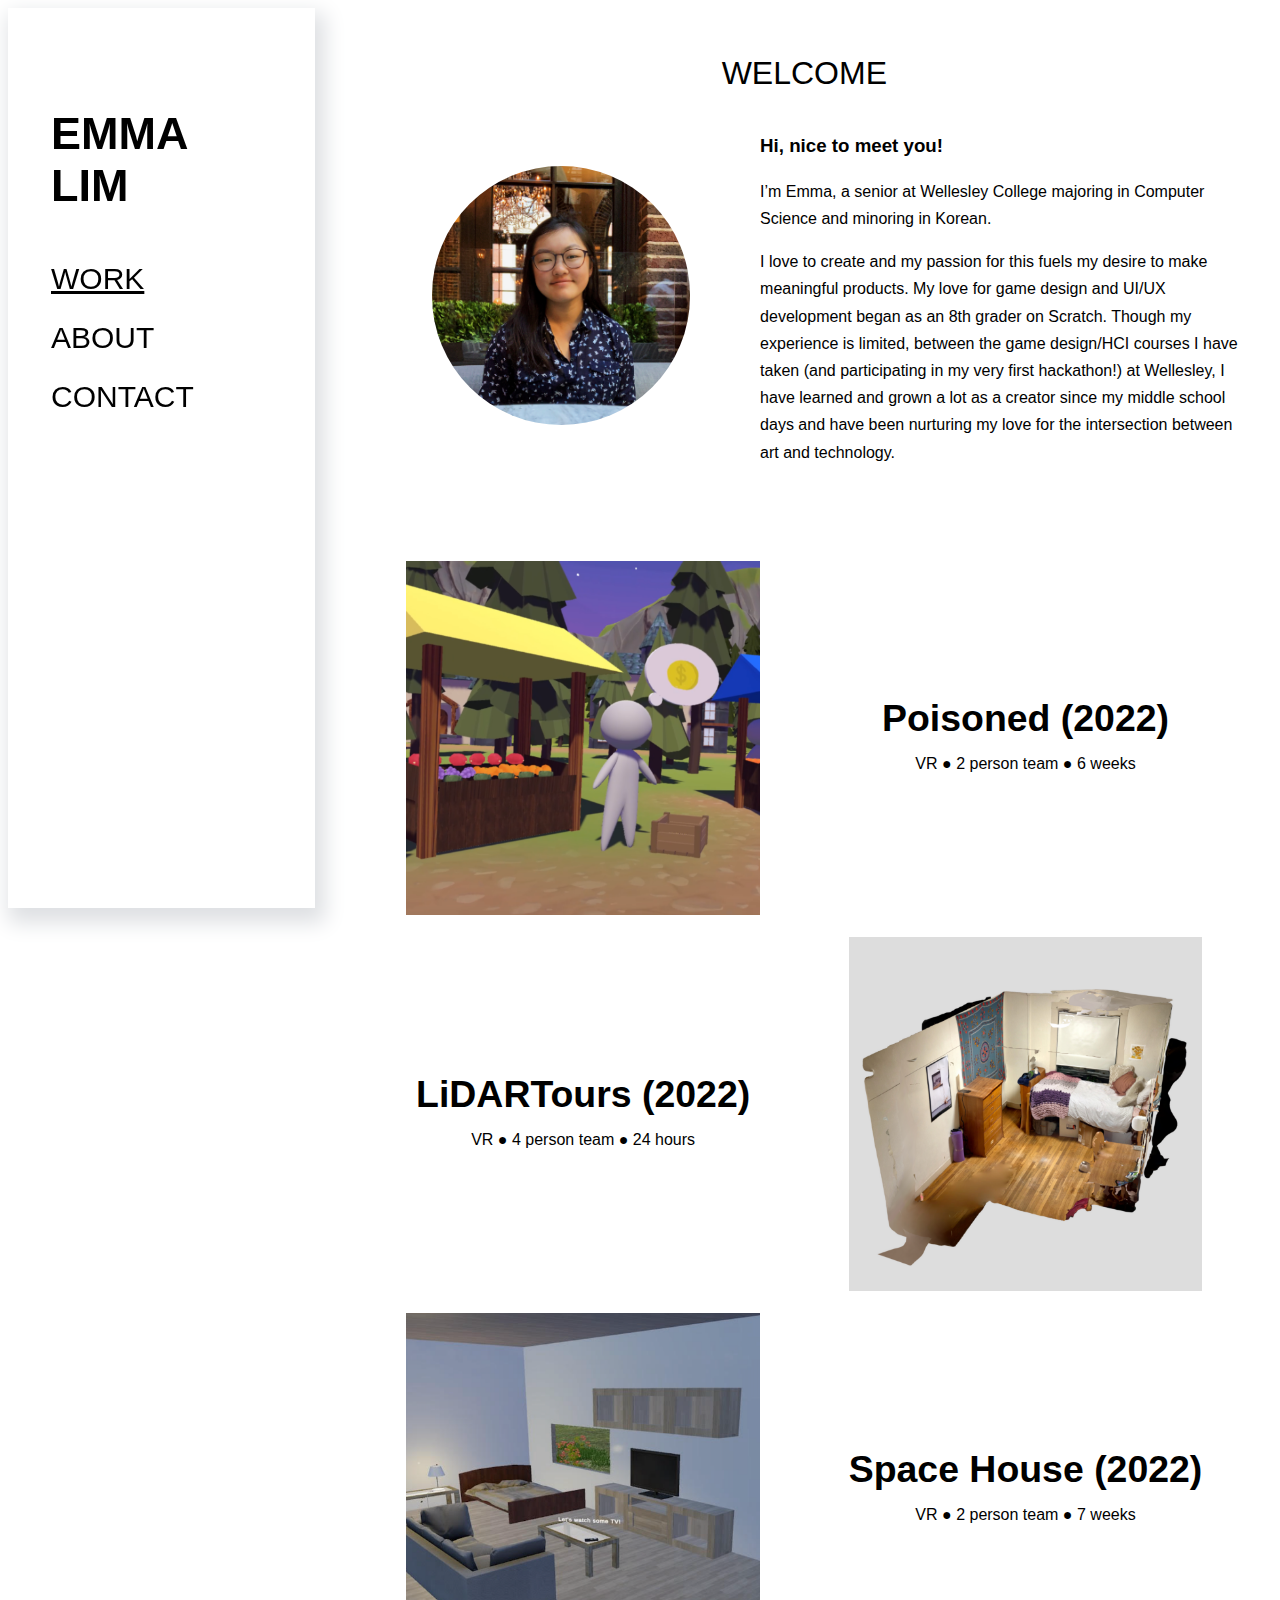
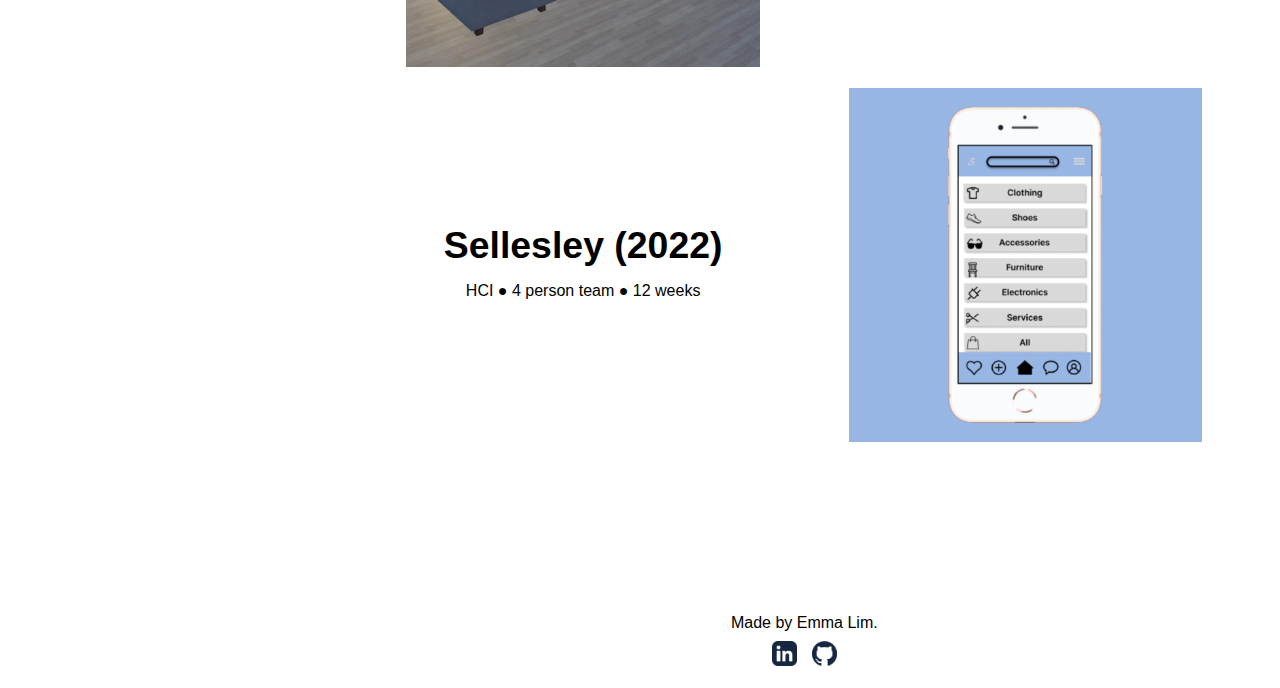
==== index.html @ b2b29dc3 "combine work and index pages" ====
<!doctype html>
<html lang="en">
    <head>
        <meta charset="utf-8">
        <meta name="viewport" content="width=device-width, initial-scale=1">
        <link href="css/style.css" rel="stylesheet">  
        <link rel="icon" type="image/x-icon" href="images/favicon.png">
        <link href="https://fonts.googleapis.com/css2?family=Lato:wght@400;700&display=swap" rel="stylesheet">

        <title>EMMA LIM</title>
    </head>
    
    <body>
      
        <nav>
            <div class="navBar">
                <div id="logo">
                    <h3 style="font-size: 45px;"><a href="index.html">EMMA LIM</a></h3>
                    <div class="dropdown">
                        <button class="navButton" onclick="toggleNav()"><img id="mobileNav" src="images/navButton.png" style="width: 50px;"></button>
                        
                        <div id="dropdownMenu">
                            <div id="menuItem"><a id="dropdownContent" href="about.html">ABOUT</a></div>
                            <div id="menuItem">
                            <a id="dropdownContent" href="https://www.linkedin.com/in/lim-emma">CONTACT</a></div>
                        </div>
                    
                    </div>
                    
                </div>

                <div id="navItems">
                    <div id="page"><a href="index.html" style="text-decoration: underline;">WORK</a></div>
                    <div id="page"><a href="about.html">ABOUT</a></div>
                    <div id="page"><a href="https://www.linkedin.com/in/lim-emma">CONTACT</a></div>
                </div>
                
            </div>   
        </nav>
       
        
        <main class="content">
            
            <h1 style="text-align:center">WELCOME</h1>
            
            <div class="flex-container" id="indexPage">
                <div class="col-4" id="indexPic">
                    <img id="aboutPic" src="images/about/EmmaLim.JPG" alt="photo of Emma Lim" style="max-width: 65%; border-radius: 50%">
                </div>
                
                <div class="col-8" id="indexText">
                    <h3>Hi, nice to meet you!</h3>
                    <p>I’m Emma, a senior at Wellesley College majoring in Computer Science and minoring in Korean.</p>
                    <p>I love to create and my passion for this fuels my desire to make meaningful products. My love for game design and UI/UX development began as an 8th grader on <a href=”https://www.scratch.mit.edu”>Scratch</a>. Though my experience is limited, between the game design/HCI courses I have taken (and participating in my very first hackathon!) at Wellesley, I have learned and grown a lot as a creator since my middle school days and have been nurturing my love for the intersection between art and technology.</p>
                    
                </div>    

            </div>
            
            
            <div id="indexSpacer" style="margin: 9%;">
            </div>
            
            <!--code for normal project card-->
            <div class="flex-container" id="projCard">
                <div class="thumbnail" id="projPic">
                    <a href="poisoned.html">                            
                        <img id="gallery" src="images/work/VR/gallery_poisoned.png" alt="Market and merchant from Poisoned">
                    </a>
                </div>
                <div class="col-6" id="projText">
                    <a href="poisoned.html"><h3>Poisoned (2022)</h3></a>
                    <subtitle>VR &#9679; 2 person team &#9679; 6 weeks</subtitle>
                </div>
            </div>
            
            <!--code for project card with text on left and pic on right-->
            <div class="flex-container" id="projCard">
                <div class="thumbnail" id="projPicMobile" style="float: left;">
                    <a href="lidartours.html">                            
                        <img id="gallery" src="images/work/VR/gallery_lidar.png" alt="3D LiDARTours room scan from Sketchfab">
                    </a>
                </div>
                
                <div class="col-6" id="projText" style="float: right;">
                    <a href="lidartours.html"><h3>LiDARTours (2022)</h3></a>
                    <subtitle>VR &#9679; 4 person team &#9679; 24 hours</subtitle>
                </div>
                
                <div class="thumbnail" id="projPicDesktop" style="float: left;">
                    <a href="lidartours.html">                            
                        <img id="gallery" src="images/work/VR/gallery_lidar.png" alt="3D LiDARTours room scan from Sketchfab">
                    </a>
                </div>
            </div>
            
            <!--code for normal project card-->
            <div class="flex-container" id="projCard">
                <div class="thumbnail" id="projPic">
                    <a href="spaceHouse.html">                            
                        <img id="gallery" src="images/work/VR/gallery_VR_0.png" alt="house portion of Space House">
                    </a>
                </div>
                <div class="col-6" id="projText">
                    <a href="spaceHouse.html"><h3>Space House (2022)</h3></a>
                    <subtitle>VR &#9679; 2 person team &#9679; 7 weeks</subtitle>
                </div>
            </div>
            
            <!--code for project card with text on left and pic on right-->
            <div class="flex-container" id="projCard">
                <div class="thumbnail" id="projPicMobile">
                    <a href="sellesley.html">                            
                        <img id="gallery" src="images/work/sellesley/sellesley.png" alt="iPhone showing Sellesley's home page">
                    </a>
                </div>
                <div class="col-6" id="projText">
                    <a href="sellesley.html"><h3>Sellesley (2022)</h3></a>
                    <subtitle>HCI &#9679; 4 person team &#9679; 12 weeks</subtitle>
                </div>
                <div class="thumbnail" id="projPicDesktop">
                    <a href="sellesley.html">                            
                        <img id="gallery" src="images/work/sellesley/sellesley.png" alt="iPhone showing Sellesley's home page">
                    </a>
                </div>
            </div>
            
            
            
            
            
            <div id="indexSpacer" style="margin: 19%;">
            </div>
            
            <div class="footer">
                <p>Made by Emma Lim.</p>
                <a class="social-icons" href="https://www.linkedin.com/in/lim-emma" target="_blank" style="padding-right:10px"><img src="images/footer/linkedin.png" style="max-width: 25px" alt="github"></a>
                <a class="social-icons" href="https://github.com/emmalim" target="_blank"><img src="images/footer/github.png" style="max-width: 25px" alt="github"></a>
            </div>
        </main>
        
        
        
        
        <script src="javascript/portfolio.js"></script>
    </body>
</html>
---- css/style.css ----
/* Filename: style.css
   Author: Emma Lim
   Date Modified: October 25, 2022
*/

/*ALL PAGES IN ALL FORMATS-------------------------------------------------------*/
* {
    box-sizing: border-box;
}
    
.col-1{width: 8.33%;}
.col-2{width: 16.66%;}
.col-3{width: 25%;}
.col-4{width: 33.33%;}
.col-5{width: 41.66%;}
.col-6{width: 50%;}
.col-7{width: 58.33%;}
.col-8{width: 66.66%;}
.col-9{width: 75%;}
.col-10{width: 83.33%;}
.col-11{width: 91.66%;}
.col-12{width: 100%;}

[class*="col-"] {
    float: left;
}

.row::after {
    content: "";
    clear: both;
    display: table;
}

body {
    color: black;
    background-color: white;
    padding: 0;
    font-family: 'Lato', 'Helvetica', sans-serif;

}

main {
    width: 100%;
    float: right; 
    font-size: 1rem;
    margin-right: 0;
}

.flex-container {
    display: flex;
    flex-direction: row;
    column-count: 2;
}

/*EDITING TEXT-----------------------------------------------EDITING TEXT*/
a{
    text-decoration: none;
    color: black;
}

a:hover{
    text-decoration: underline;
}

h1{
    font-weight: normal;
}

h4{
    font-size: 1.15em;
    margin-bottom: 0.2em;
    margin-top: 0;
}

#textLink{
    color: blue;
}

/*NAV BAR----------------------------------------------------------------------*/
nav {
    font-family: "Inter", "Helvetica", sans-serif;
    width: 100%;
    box-shadow: 0px 10px 20px 0px #dee0e3;
    
}

.navBar {
    padding-left: 2%;
    height: 10%;
    font-size: 30px;
}

.navBar h3 {
    margin: 0;
    float: left;
}
 
#navItems{
    display: none;
}

#mobileNav{ /*img of the three lines in top right corner*/
    display: inherit;
    padding-right: 2%;
    padding-top: 1%;
    margin: 0;
}

.navButton{ /*the navbar button for mobile*/
    background-color: white;
    border: none;
    cursor: pointer;
}

.dropdown{ /*container for button and dropdown menu*/
    display: inline-block;
    position: relative;
    float: right;
}

#dropdownMenu{ /*the actual dropdown menu (hidden by default)*/
    display: none;
    position: absolute;
    padding-top: 8%;
    background-color: white;
    padding: 16px;
    right: 0;
    box-shadow: 0px 10px 10px 0px #dee0e3;
    z-index: 10;
}

#dropdownMenu a{ /*links in the dropdown menu*/
    display: block;
    text-align: right;
    padding-bottom: 15px;
}

/*
.dropdown:hover .dropdownMenu {
  display: block;
}
*/

.show {display:block;} /*show the menu*/

/*.nav {
    margin-top: 25%;
}*/

/*.nav div{
    list-style: none;
    margin-bottom: 10%;
}*/

#page{
    margin-bottom: 8%;
    width: 25%;
}

#pageTitle{
    text-align:center; 
    margin-bottom: 4%;
}

/*ABOUT PAGE-------------------------------------------------------------------*/
#indexPic{
    padding: 0;
    margin: auto;
    text-align: center;
    width: 85%;
}

#indexText{
    margin: auto;
    line-height: 1.7em;
}


#bioPic{
    padding:0;
    margin:0;
    text-align: center;
}

#bioText{
    margin-top: 3%;
    padding-left: 5%;
    padding-right: 5%;
    text-align: center;
    float: center;
    line-height: 1.7em;
}


#playlists{
    padding-left: 5%;
    padding-right: 5%;
    text-align: center;
    float: center;
}

#slideCaptions{
    font-size: 0.85rem;
    text-align: center;
    font-style: italic;
}

#captions{
    text-align: center;
    margin-bottom: 0.5em;
}

/*WORK PAGE--------------------------------------------------------------------*/
#projPic{
    margin: auto;
    text-align: center;
}

#projCard img {
    width: 100%;
}

#projPicMobile {
    display: inline-block;
    text-align: center;
}

#projPicDesktop {
    display: none;
}

#projCard img:hover {
    opacity: 0.5;
}

#projText{
    margin: auto;
    font-size: 1.5rem;
    text-align: center;
    padding-bottom: 5%;
}

#projText h3 {
    margin-bottom: 0;
}

#projText subtitle{
    font-size: 1rem;
}

#projCard{
    margin-bottom: 2%;
    align-items: center;
}

#projType {
    display: flex;
    text-align: center;
    margin-left: 5%;
    margin-right: 5%;
    margin-bottom: 5%;
}

.thumbnail{
    width: 70%;
}

.content{
    padding-top: 2%;
}

#projPreview {
    display: flex;
    text-align: center;
    margin-top: 5%;
}


#projInfo{
    padding: 5%;
    padding-top: 2%;
    line-height: 1.7em;
}

#projInfo h3{
    font-size: 1.5rem;
    margin-top: 1.5em;
    margin-bottom: 0.5em;
}


.develop{
    padding-bottom: 2%;
}


.develop p{
    margin-bottom: 2%;;
    margin-top: 0;
}

.desc{
    margin-bottom: 3%;
    max-width: 80%;
    padding-left: 2%;
}

/*tried to change the work gallery image on hover, this isn't working though*/
#testBlock{
    background-image: url("/images/work/VR/gallery_VR_0") no-repeat;
}

#testBlock:hover{
    background-image: url("/images/work/VR/gallery_VR_1") no-repeat;
}

li{
    margin-bottom: 1%;;
}

/*FOOTER-----------------------------------------------------------------------*/
.footerText{
    font-size: 1rem;
    position: relative;
    margin-left: 2%;
    margin-top: 5%;
    max-height: 50px;
}

.footer{
    text-align: center;
    margin-top: 2%;
    margin-bottom: 5%;
}

.footer p{
    margin-bottom: 1%;
}

/*FLEX CONTAINER---------------------------------------------------------------*/


/* Responsive layout - makes a one column layout instead of a two-column layout */
@media (max-width: 900px) {
    .flex-container {
        flex-direction: column;
    }
}

@media screen and (min-width: 900px) {
    #projPicMobile {
        display: none;
    }
    
    #projPicDesktop {
        display: block;
    }
    
    #indexSpacer{
        display: block;
    }
}

@media screen and (min-width:796px){ /*larger than phone*/
    
    nav {
        font-family: "Inter", "Helvetica", sans-serif;
        font-size: 30px;
        width: 24%;
        float: left;
        position: fixed;
        box-shadow: 5px 10px 20px 5px #dee0e3;
        height: 100%;
    }

    .navBar {
        padding-top: 100px;
        margin-left: 12%;
        height: 100%;
    }
    
    .navBar h3 {
        margin-bottom: 50px;
    }

    
    #logo {
        width: 80%;
    }
    
    .nav div{
        list-style: none;
        margin-bottom: 10%;
    }

    #page{
        margin-bottom: 25px;
    }

    .footer{
        text-align: center;
        margin-top: 2%;
        margin-bottom: 2%;
    }

    
    /*.left {
        width: 20%;
        float: left;
    }*/
    
    main {
        width: 70%;
        float: right; 
        margin-right: 2%;
        padding: 0;
        font-family: "Helvetica", "Arial", sans-serif;
        font-size: 1rem;
    }
    
    #indexPic{
        max-width: 45%;
    }

    
    #projPic{
        margin: 0;
        text-align: none;  
    }
    
    #projCard img {
        max-width: 80%;
    }
    
    .thumbnail{
        width: 50%;
    }
    
    #projText{
        font-size: 2rem;
    }
    
    #navItems{
        display: contents;
    }
    
    .dropdown{
        display: none;
    }
    
    #projPicDesktop{
        text-align: center;
    }
    
    .slideshow-container{
        width: 65%;
    }
    
    
}

@media screen and (min-width: 651px and max-width:  795px){
    #video iframe{
        width: 400px;
        height: 225px;
    }
    
}

@media screen and (max-width: 600px) {
    #video iframe{
        width: 350px;
        height: 197px;
    }
    
}
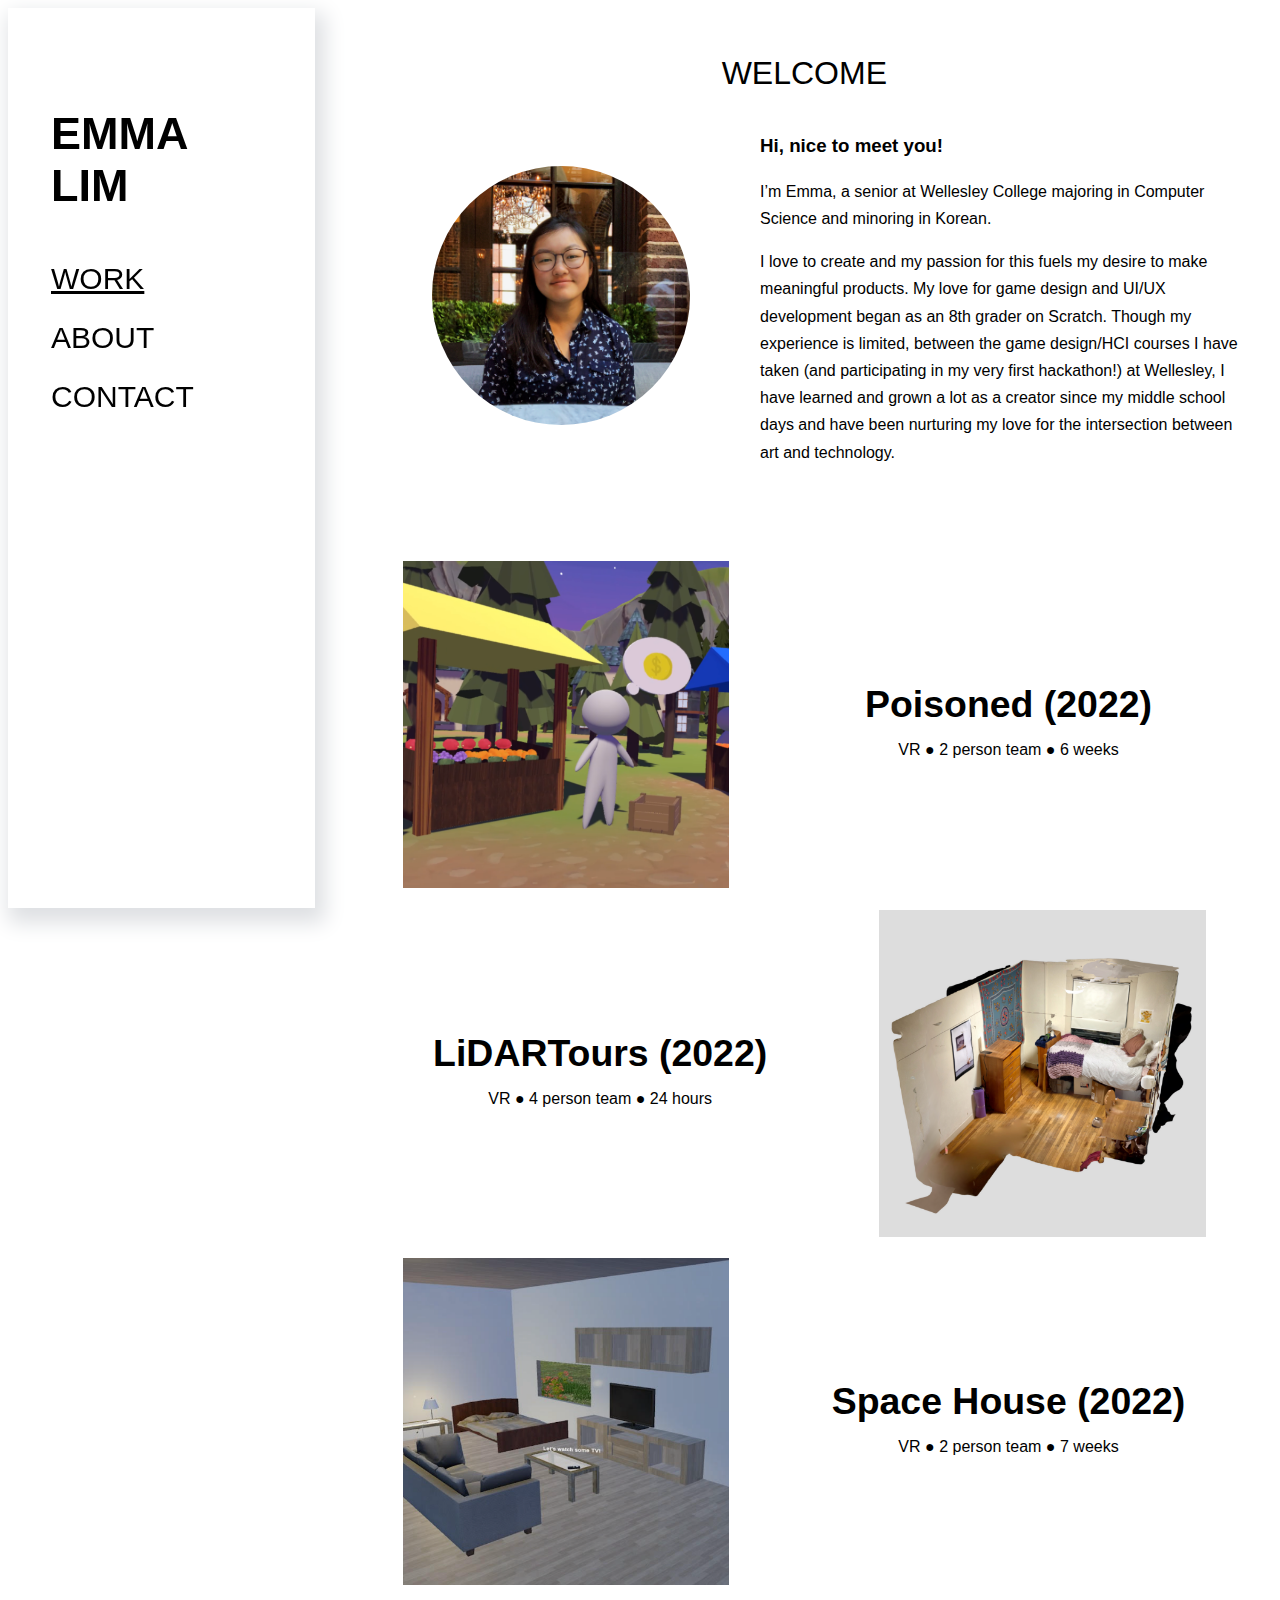
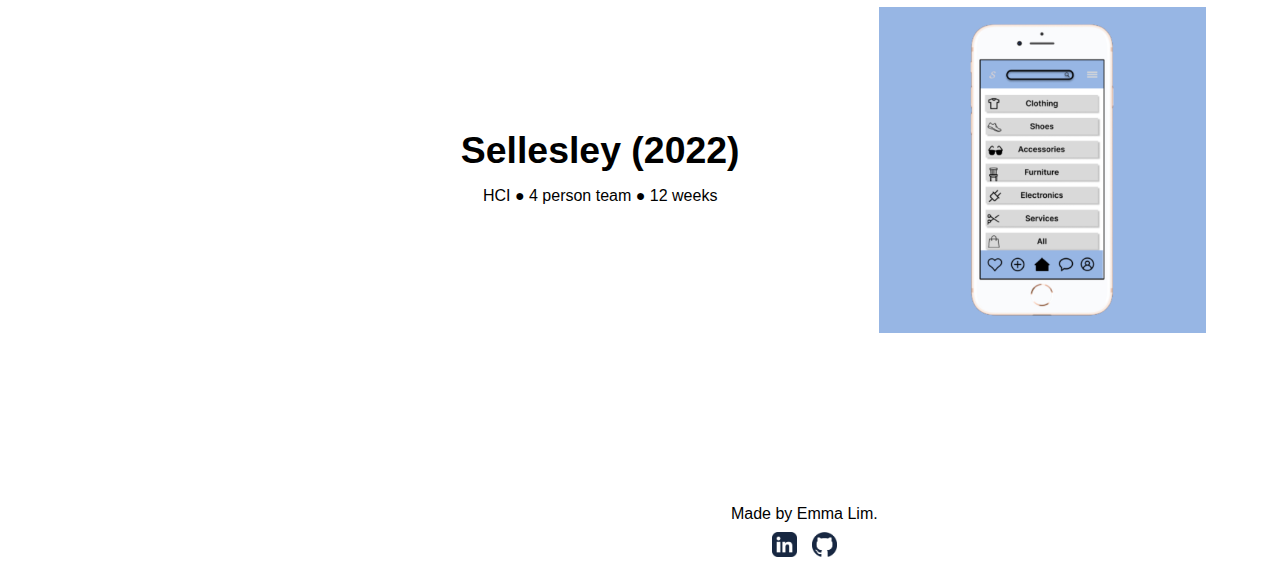
==== commit 0f1630d9: "Update mobile screen sizing of index.html content" ====
--- a/index.html
+++ b/index.html
@@ -20,6 +20,7 @@
                         <button class="navButton" onclick="toggleNav()"><img id="mobileNav" src="images/navButton.png" style="width: 50px;"></button>
                         
                         <div id="dropdownMenu">
+                            <div id="menuItem"><a id="dropdownContent" href="index.html" style="text-decoration:underline;">WORK</a></div>
                             <div id="menuItem"><a id="dropdownContent" href="about.html">ABOUT</a></div>
                             <div id="menuItem">
                             <a id="dropdownContent" href="https://www.linkedin.com/in/lim-emma">CONTACT</a></div>
@@ -48,7 +49,7 @@
                     <img id="aboutPic" src="images/about/EmmaLim.JPG" alt="photo of Emma Lim" style="max-width: 65%; border-radius: 50%">
                 </div>
                 
-                <div class="col-8" id="indexText">
+                <div class="col-11" id="indexText">
                     <h3>Hi, nice to meet you!</h3>
                     <p>I’m Emma, a senior at Wellesley College majoring in Computer Science and minoring in Korean.</p>
                     <p>I love to create and my passion for this fuels my desire to make meaningful products. My love for game design and UI/UX development began as an 8th grader on <a href=”https://www.scratch.mit.edu”>Scratch</a>. Though my experience is limited, between the game design/HCI courses I have taken (and participating in my very first hackathon!) at Wellesley, I have learned and grown a lot as a creator since my middle school days and have been nurturing my love for the intersection between art and technology.</p>
@@ -68,7 +69,7 @@
                         <img id="gallery" src="images/work/VR/gallery_poisoned.png" alt="Market and merchant from Poisoned">
                     </a>
                 </div>
-                <div class="col-6" id="projText">
+                <div class="col-7" id="projText">
                     <a href="poisoned.html"><h3>Poisoned (2022)</h3></a>
                     <subtitle>VR &#9679; 2 person team &#9679; 6 weeks</subtitle>
                 </div>
@@ -82,7 +83,7 @@
                     </a>
                 </div>
                 
-                <div class="col-6" id="projText" style="float: right;">
+                <div class="col-7" id="projText" style="float: right;">
                     <a href="lidartours.html"><h3>LiDARTours (2022)</h3></a>
                     <subtitle>VR &#9679; 4 person team &#9679; 24 hours</subtitle>
                 </div>
@@ -101,7 +102,7 @@
                         <img id="gallery" src="images/work/VR/gallery_VR_0.png" alt="house portion of Space House">
                     </a>
                 </div>
-                <div class="col-6" id="projText">
+                <div class="col-7" id="projText">
                     <a href="spaceHouse.html"><h3>Space House (2022)</h3></a>
                     <subtitle>VR &#9679; 2 person team &#9679; 7 weeks</subtitle>
                 </div>
@@ -114,7 +115,7 @@
                         <img id="gallery" src="images/work/sellesley/sellesley.png" alt="iPhone showing Sellesley's home page">
                     </a>
                 </div>
-                <div class="col-6" id="projText">
+                <div class="col-7" id="projText">
                     <a href="sellesley.html"><h3>Sellesley (2022)</h3></a>
                     <subtitle>HCI &#9679; 4 person team &#9679; 12 weeks</subtitle>
                 </div>
@@ -128,7 +129,7 @@
             
             
             
-            
+            <!--footer begins-->
             <div id="indexSpacer" style="margin: 19%;">
             </div>
             
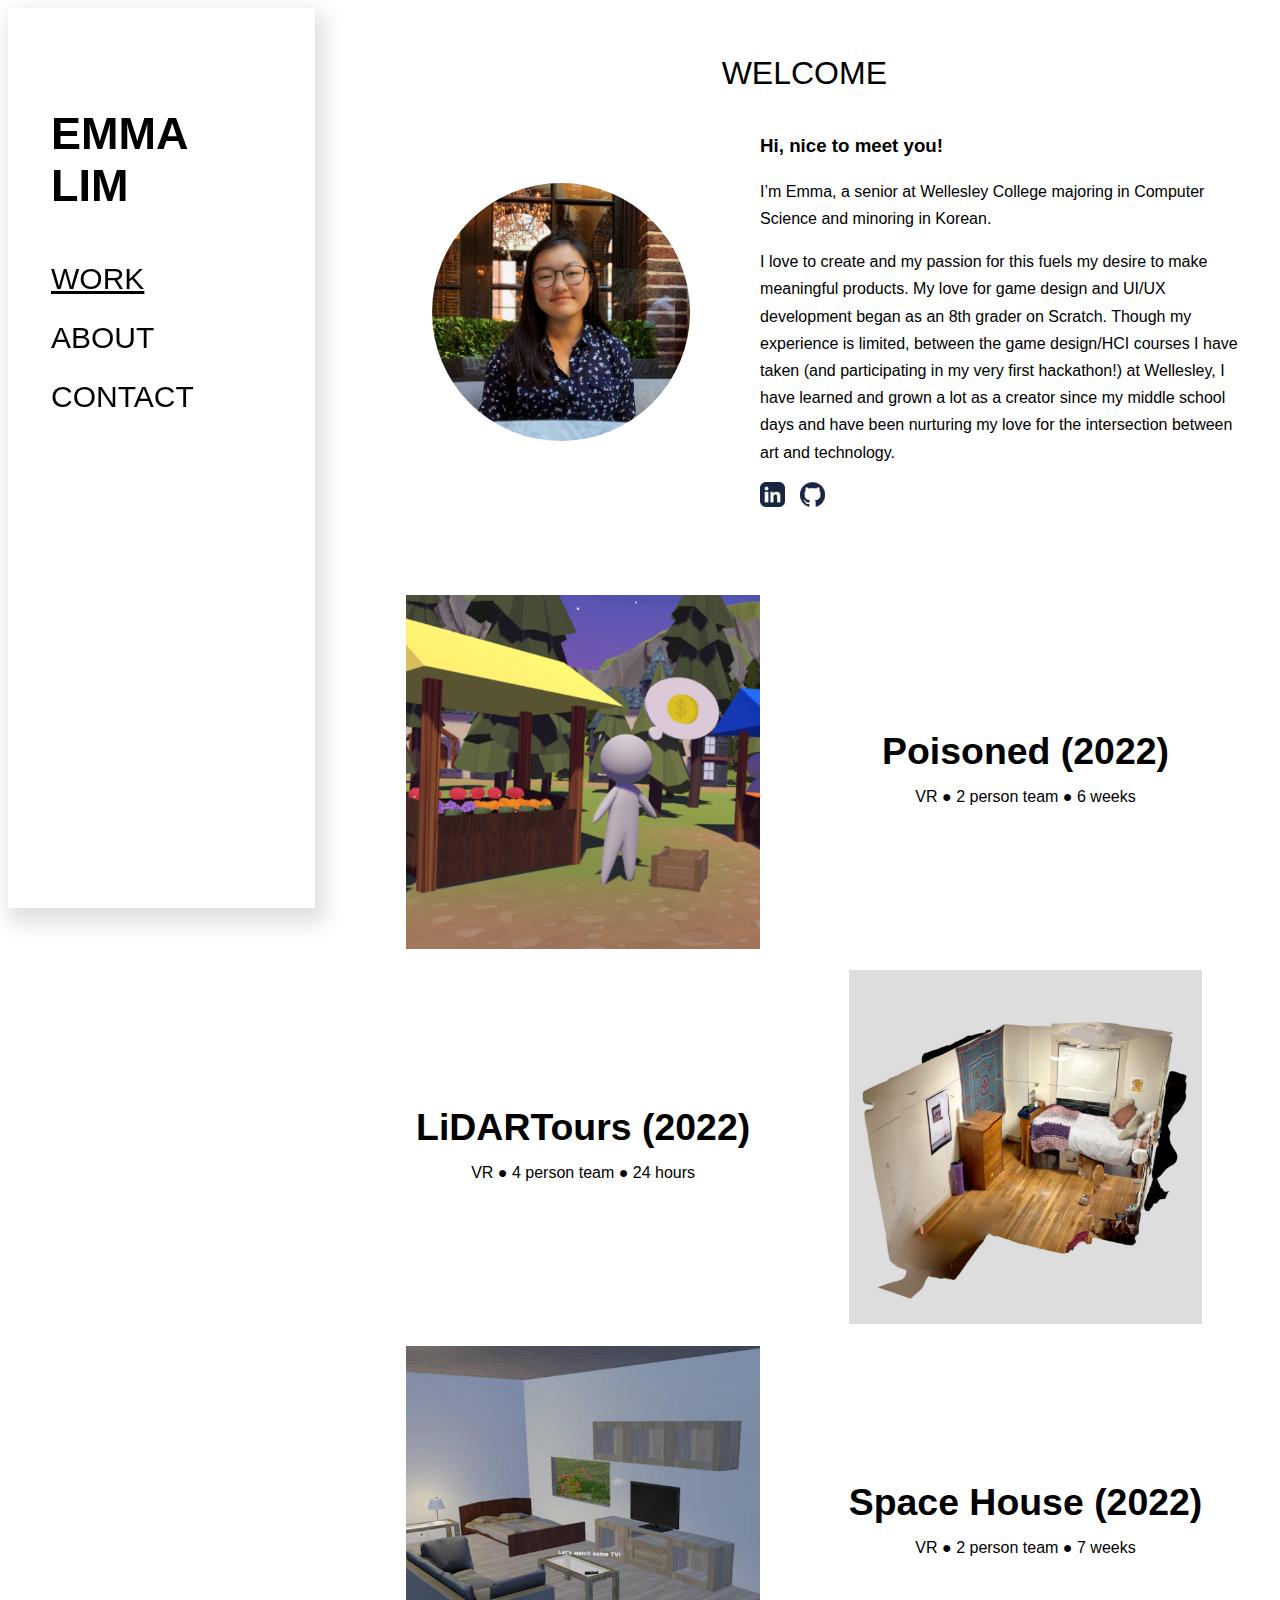
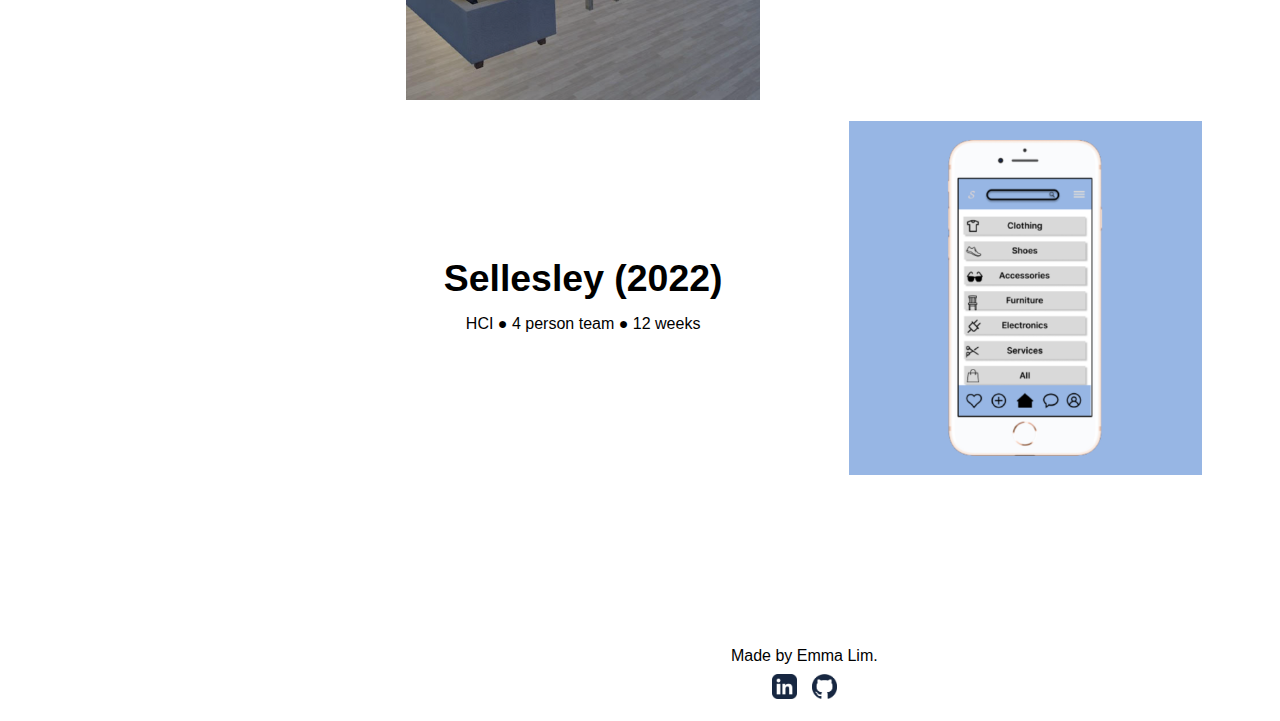
==== commit 6f5748f1: "Update font to Lato for desktop" ====
--- a/index.html
+++ b/index.html
@@ -53,6 +53,9 @@
                     <h3>Hi, nice to meet you!</h3>
                     <p>I’m Emma, a senior at Wellesley College majoring in Computer Science and minoring in Korean.</p>
                     <p>I love to create and my passion for this fuels my desire to make meaningful products. My love for game design and UI/UX development began as an 8th grader on <a href=”https://www.scratch.mit.edu”>Scratch</a>. Though my experience is limited, between the game design/HCI courses I have taken (and participating in my very first hackathon!) at Wellesley, I have learned and grown a lot as a creator since my middle school days and have been nurturing my love for the intersection between art and technology.</p>
+                    <a class="social-icons" href="https://www.linkedin.com/in/lim-emma" target="_blank" style="padding-right:10px"><img src="images/footer/linkedin.png" style="max-width: 25px" alt="github"></a>
+                    <a class="social-icons" href="https://github.com/emmalim" target="_blank"><img src="images/footer/github.png" style="max-width: 25px" alt="github"></a>
+                   
                     
                 </div>    
 
@@ -69,7 +72,7 @@
                         <img id="gallery" src="images/work/VR/gallery_poisoned.png" alt="Market and merchant from Poisoned">
                     </a>
                 </div>
-                <div class="col-7" id="projText">
+                <div class="col-6" id="projText">
                     <a href="poisoned.html"><h3>Poisoned (2022)</h3></a>
                     <subtitle>VR &#9679; 2 person team &#9679; 6 weeks</subtitle>
                 </div>
@@ -83,7 +86,7 @@
                     </a>
                 </div>
                 
-                <div class="col-7" id="projText" style="float: right;">
+                <div class="col-6" id="projText" style="float: right;">
                     <a href="lidartours.html"><h3>LiDARTours (2022)</h3></a>
                     <subtitle>VR &#9679; 4 person team &#9679; 24 hours</subtitle>
                 </div>
@@ -102,7 +105,7 @@
                         <img id="gallery" src="images/work/VR/gallery_VR_0.png" alt="house portion of Space House">
                     </a>
                 </div>
-                <div class="col-7" id="projText">
+                <div class="col-6" id="projText">
                     <a href="spaceHouse.html"><h3>Space House (2022)</h3></a>
                     <subtitle>VR &#9679; 2 person team &#9679; 7 weeks</subtitle>
                 </div>
@@ -115,7 +118,7 @@
                         <img id="gallery" src="images/work/sellesley/sellesley.png" alt="iPhone showing Sellesley's home page">
                     </a>
                 </div>
-                <div class="col-7" id="projText">
+                <div class="col-6" id="projText">
                     <a href="sellesley.html"><h3>Sellesley (2022)</h3></a>
                     <subtitle>HCI &#9679; 4 person team &#9679; 12 weeks</subtitle>
                 </div>
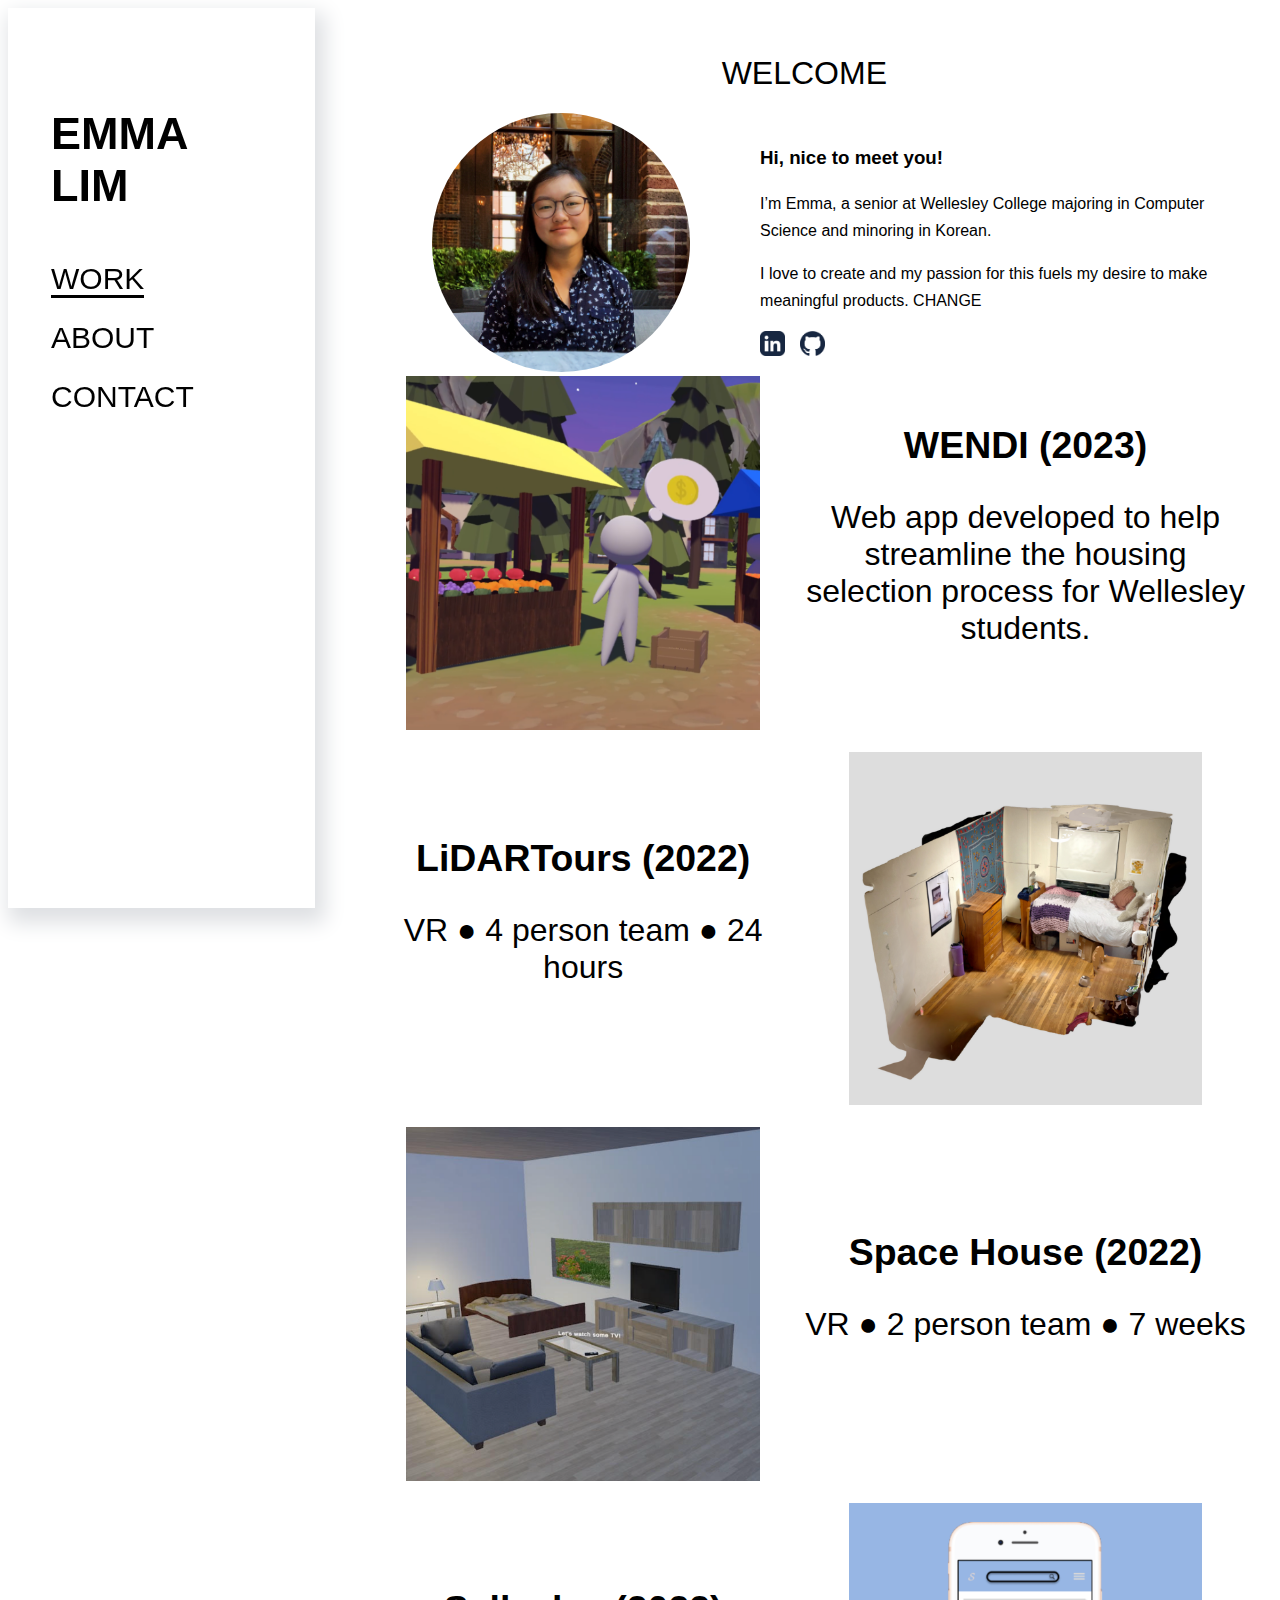
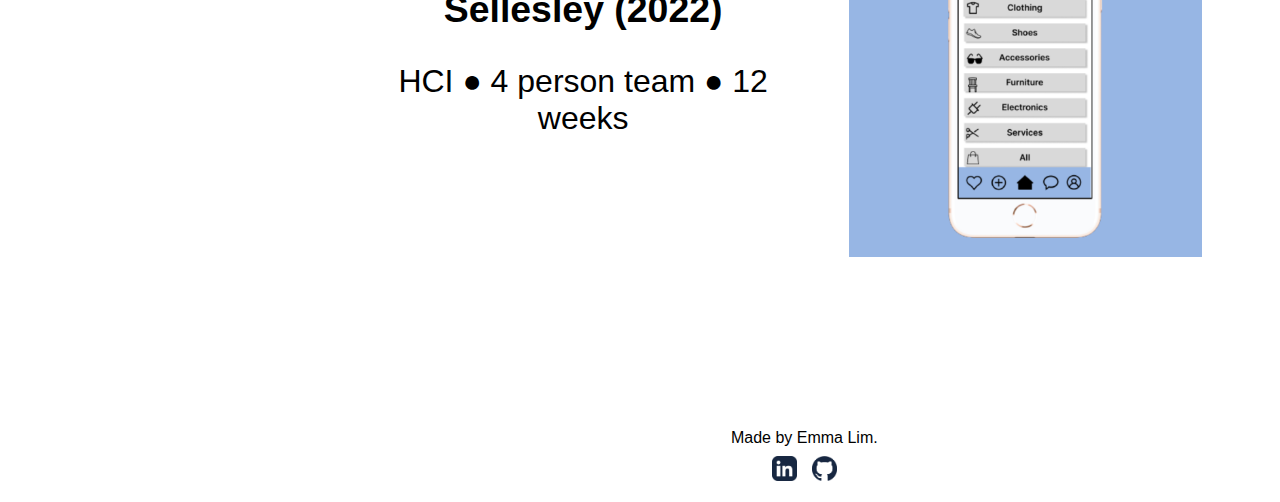
==== commit 31373ac7: "Nav hover, page heading separator, proj card lines" ====
--- a/index.html
+++ b/index.html
@@ -25,13 +25,11 @@
                             <div id="menuItem">
                             <a id="dropdownContent" href="https://www.linkedin.com/in/lim-emma">CONTACT</a></div>
                         </div>
-                    
                     </div>
-                    
                 </div>
 
                 <div id="navItems">
-                    <div id="page"><a href="index.html" style="text-decoration: underline;">WORK</a></div>
+                    <div id="page"><a href="index.html" style="border-bottom: solid;">WORK</a></div>
                     <div id="page"><a href="about.html">ABOUT</a></div>
                     <div id="page"><a href="https://www.linkedin.com/in/lim-emma">CONTACT</a></div>
                 </div>
@@ -52,7 +50,7 @@
                 <div class="col-11" id="indexText">
                     <h3>Hi, nice to meet you!</h3>
                     <p>I’m Emma, a senior at Wellesley College majoring in Computer Science and minoring in Korean.</p>
-                    <p>I love to create and my passion for this fuels my desire to make meaningful products. My love for game design and UI/UX development began as an 8th grader on <a href=”https://www.scratch.mit.edu”>Scratch</a>. Though my experience is limited, between the game design/HCI courses I have taken (and participating in my very first hackathon!) at Wellesley, I have learned and grown a lot as a creator since my middle school days and have been nurturing my love for the intersection between art and technology.</p>
+                    <p>I love to create and my passion for this fuels my desire to make meaningful products. CHANGE</p>
                     <a class="social-icons" href="https://www.linkedin.com/in/lim-emma" target="_blank" style="padding-right:10px"><img src="images/footer/linkedin.png" style="max-width: 25px" alt="github"></a>
                     <a class="social-icons" href="https://github.com/emmalim" target="_blank"><img src="images/footer/github.png" style="max-width: 25px" alt="github"></a>
                    
@@ -62,8 +60,7 @@
             </div>
             
             
-            <div id="indexSpacer" style="margin: 9%;">
-            </div>
+
             
             <!--code for normal project card-->
             <div class="flex-container" id="projCard">
@@ -73,8 +70,8 @@
                     </a>
                 </div>
                 <div class="col-6" id="projText">
-                    <a href="poisoned.html"><h3>Poisoned (2022)</h3></a>
-                    <subtitle>VR &#9679; 2 person team &#9679; 6 weeks</subtitle>
+                    <a href="wendi.html"><h3>WENDI (2023)</h3></a>
+                    <p>Web app developed to help streamline the housing selection process for Wellesley students.</p>
                 </div>
             </div>
             
@@ -88,7 +85,7 @@
                 
                 <div class="col-6" id="projText" style="float: right;">
                     <a href="lidartours.html"><h3>LiDARTours (2022)</h3></a>
-                    <subtitle>VR &#9679; 4 person team &#9679; 24 hours</subtitle>
+                    <p>VR &#9679; 4 person team &#9679; 24 hours</p>
                 </div>
                 
                 <div class="thumbnail" id="projPicDesktop" style="float: left;">
@@ -107,7 +104,7 @@
                 </div>
                 <div class="col-6" id="projText">
                     <a href="spaceHouse.html"><h3>Space House (2022)</h3></a>
-                    <subtitle>VR &#9679; 2 person team &#9679; 7 weeks</subtitle>
+                    <p>VR &#9679; 2 person team &#9679; 7 weeks</p>
                 </div>
             </div>
             
@@ -120,7 +117,7 @@
                 </div>
                 <div class="col-6" id="projText">
                     <a href="sellesley.html"><h3>Sellesley (2022)</h3></a>
-                    <subtitle>HCI &#9679; 4 person team &#9679; 12 weeks</subtitle>
+                    <p>HCI &#9679; 4 person team &#9679; 12 weeks</p>
                 </div>
                 <div class="thumbnail" id="projPicDesktop">
                     <a href="sellesley.html">                            
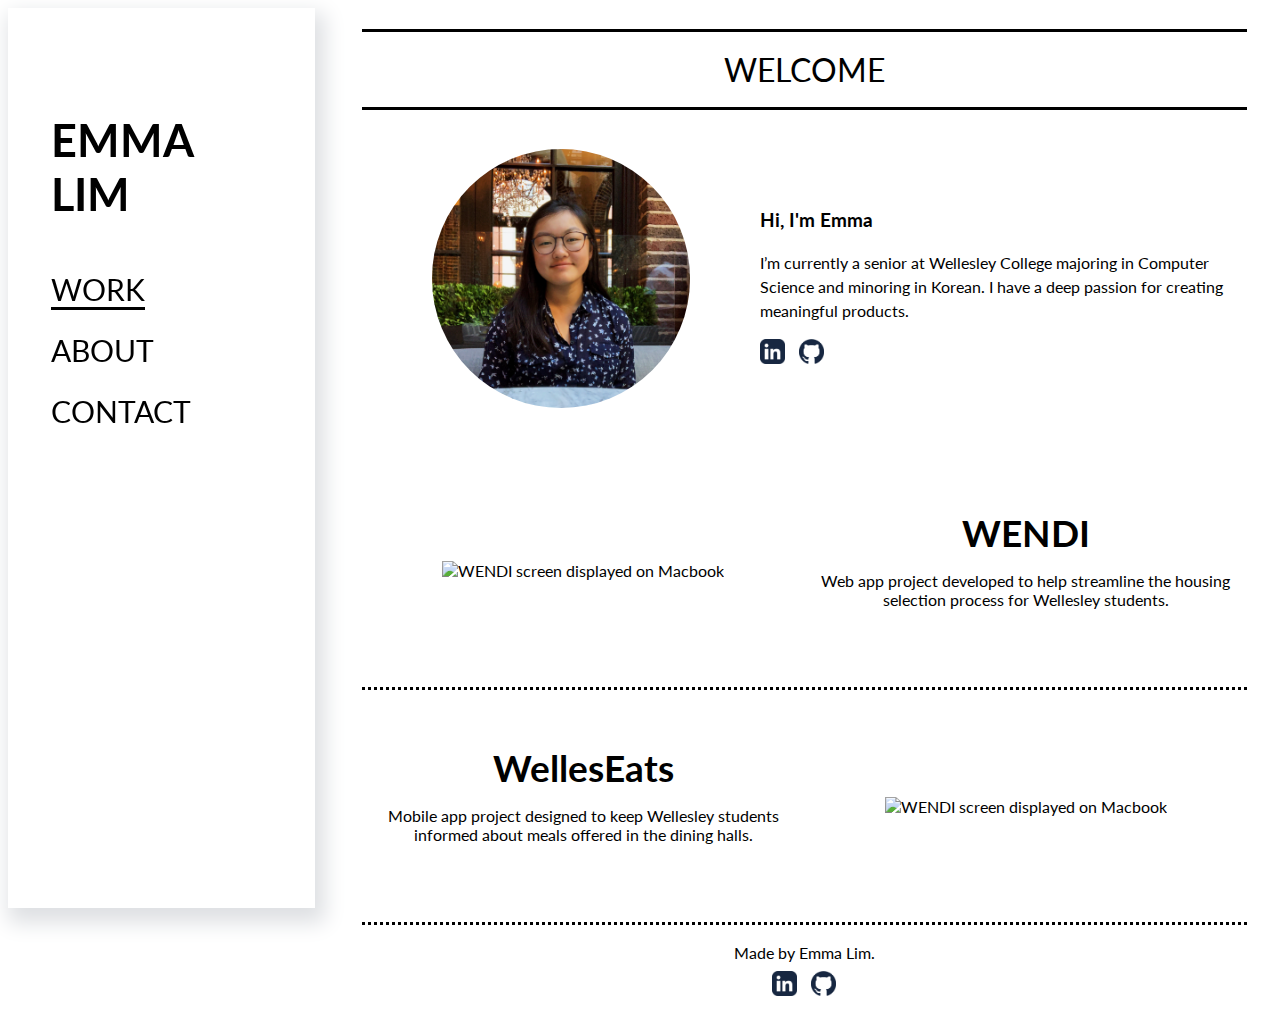
==== commit 3491e905: "add wendi and welleseats page templates" ====
--- a/index.html
+++ b/index.html
@@ -48,9 +48,8 @@
                 </div>
                 
                 <div class="col-11" id="indexText">
-                    <h3>Hi, nice to meet you!</h3>
-                    <p>I’m Emma, a senior at Wellesley College majoring in Computer Science and minoring in Korean.</p>
-                    <p>I love to create and my passion for this fuels my desire to make meaningful products. CHANGE</p>
+                    <h3>Hi, I'm Emma</h3>
+                    <p>I’m currently a senior at Wellesley College majoring in Computer Science and minoring in Korean. I have a deep passion for creating meaningful products.</p>
                     <a class="social-icons" href="https://www.linkedin.com/in/lim-emma" target="_blank" style="padding-right:10px"><img src="images/footer/linkedin.png" style="max-width: 25px" alt="github"></a>
                     <a class="social-icons" href="https://github.com/emmalim" target="_blank"><img src="images/footer/github.png" style="max-width: 25px" alt="github"></a>
                    
@@ -65,63 +64,32 @@
             <!--code for normal project card-->
             <div class="flex-container" id="projCard">
                 <div class="thumbnail" id="projPic">
-                    <a href="poisoned.html">                            
-                        <img id="gallery" src="images/work/VR/gallery_poisoned.png" alt="Market and merchant from Poisoned">
+                    <a href="wendi.html">                            
+                        <img id="gallery" src="images/work/wendi/wendiPic2Large.png" alt="WENDI screen displayed on Macbook">
                     </a>
                 </div>
                 <div class="col-6" id="projText">
-                    <a href="wendi.html"><h3>WENDI (2023)</h3></a>
-                    <p>Web app developed to help streamline the housing selection process for Wellesley students.</p>
+                    <a href="wendi.html"><h3>WENDI</h3></a>
+                    <p>Web app project developed to help streamline the housing selection process for Wellesley students.</p>
                 </div>
             </div>
             
             <!--code for project card with text on left and pic on right-->
             <div class="flex-container" id="projCard">
                 <div class="thumbnail" id="projPicMobile" style="float: left;">
-                    <a href="lidartours.html">                            
-                        <img id="gallery" src="images/work/VR/gallery_lidar.png" alt="3D LiDARTours room scan from Sketchfab">
+                    <a href="welleseats.html">                       
+                        <img id="gallery" src="images/work/wendi/wendiPic2Large.png" alt="WENDI screen displayed on Macbook">
                     </a>
                 </div>
                 
                 <div class="col-6" id="projText" style="float: right;">
-                    <a href="lidartours.html"><h3>LiDARTours (2022)</h3></a>
-                    <p>VR &#9679; 4 person team &#9679; 24 hours</p>
+                    <a href="welleseats.html"><h3>WellesEats</h3></a>
+                    <p>Mobile app project designed to keep Wellesley students informed about meals offered in the dining halls.</p>
                 </div>
                 
                 <div class="thumbnail" id="projPicDesktop" style="float: left;">
-                    <a href="lidartours.html">                            
-                        <img id="gallery" src="images/work/VR/gallery_lidar.png" alt="3D LiDARTours room scan from Sketchfab">
-                    </a>
-                </div>
-            </div>
-            
-            <!--code for normal project card-->
-            <div class="flex-container" id="projCard">
-                <div class="thumbnail" id="projPic">
-                    <a href="spaceHouse.html">                            
-                        <img id="gallery" src="images/work/VR/gallery_VR_0.png" alt="house portion of Space House">
-                    </a>
-                </div>
-                <div class="col-6" id="projText">
-                    <a href="spaceHouse.html"><h3>Space House (2022)</h3></a>
-                    <p>VR &#9679; 2 person team &#9679; 7 weeks</p>
-                </div>
-            </div>
-            
-            <!--code for project card with text on left and pic on right-->
-            <div class="flex-container" id="projCard">
-                <div class="thumbnail" id="projPicMobile">
-                    <a href="sellesley.html">                            
-                        <img id="gallery" src="images/work/sellesley/sellesley.png" alt="iPhone showing Sellesley's home page">
-                    </a>
-                </div>
-                <div class="col-6" id="projText">
-                    <a href="sellesley.html"><h3>Sellesley (2022)</h3></a>
-                    <p>HCI &#9679; 4 person team &#9679; 12 weeks</p>
-                </div>
-                <div class="thumbnail" id="projPicDesktop">
-                    <a href="sellesley.html">                            
-                        <img id="gallery" src="images/work/sellesley/sellesley.png" alt="iPhone showing Sellesley's home page">
+                    <a href="lidartours.html">
+                        <img id="gallery" src="images/work/wendi/wendiPic2Large.png" alt="WENDI screen displayed on Macbook">
                     </a>
                 </div>
             </div>
@@ -129,9 +97,11 @@
             
             
             
+            
+            
+            
             <!--footer begins-->
-            <div id="indexSpacer" style="margin: 19%;">
-            </div>
+
             
             <div class="footer">
                 <p>Made by Emma Lim.</p>
--- a/css/style.css
+++ b/css/style.css
@@ -58,12 +58,18 @@
     color: black;
 }
 
+
 a:hover{
     text-decoration: underline;
 }
 
+
 h1{
     font-weight: normal;
+    padding-bottom: 2%;
+    padding-top: 2%;
+    border-bottom: solid;
+    border-top: solid;
 }
 
 h4{
@@ -78,7 +84,7 @@
 
 /*NAV BAR----------------------------------------------------------------------*/
 nav {
-    font-family: "Inter", "Helvetica", sans-serif;
+    font-family: "Lato", "Helvetica", sans-serif;
     width: 100%;
     box-shadow: 0px 10px 20px 0px #dee0e3;
     
@@ -97,6 +103,11 @@
  
 #navItems{
     display: none;
+}
+
+#navItems a:hover {
+    border-bottom: solid;
+    text-decoration: none;
 }
 
 #mobileNav{ /*img of the three lines in top right corner*/
@@ -135,6 +146,7 @@
     padding-bottom: 15px;
 }
 
+
 /*
 .dropdown:hover .dropdownMenu {
   display: block;
@@ -172,9 +184,14 @@
 
 #indexText{
     margin: auto;
-    line-height: 1.7em;
-}
-
+    line-height: 1.5em;
+}
+
+#indexPage{
+    padding-bottom: 2%;
+    padding-top: 2%;
+    margin-bottom: 5%;
+}
 
 #bioPic{
     padding:0;
@@ -188,7 +205,7 @@
     padding-right: 5%;
     text-align: center;
     float: center;
-    line-height: 1.7em;
+    line-height: 1.5em;
 }
 
 
@@ -244,13 +261,21 @@
     margin-bottom: 0;
 }
 
+/*
 #projText subtitle{
+    font-size: 1rem;
+}
+*/
+
+#projText p{
     font-size: 1rem;
 }
 
 #projCard{
     margin-bottom: 2%;
     align-items: center;
+    border-bottom: dotted;
+    padding-bottom: 2%;
 }
 
 #projType {
@@ -262,12 +287,9 @@
 }
 
 .thumbnail{
-    width: 70%;
-}
-
-.content{
-    padding-top: 2%;
-}
+    width: 80%;
+}
+
 
 #projPreview {
     display: flex;
@@ -364,13 +386,14 @@
 @media screen and (min-width:796px){ /*larger than phone*/
     
     nav {
-        font-family: "Inter", "Helvetica", sans-serif;
+        font-family: "Lato", "Helvetica", sans-serif;
         font-size: 30px;
         width: 24%;
         float: left;
         position: fixed;
         box-shadow: 5px 10px 20px 5px #dee0e3;
         height: 100%;
+
     }
 
     .navBar {
@@ -386,6 +409,7 @@
     
     #logo {
         width: 80%;
+        padding-top: 2%;
     }
     
     .nav div{
@@ -414,7 +438,7 @@
         float: right; 
         margin-right: 2%;
         padding: 0;
-        font-family: "Helvetica", "Arial", sans-serif;
+        font-family: "Lato", "Arial", sans-serif;
         font-size: 1rem;
     }
     
@@ -422,6 +446,10 @@
         max-width: 45%;
     }
 
+    #indexPage{
+        padding-bottom: 2%;
+        margin-bottom: 5%;
+    }
     
     #projPic{
         margin: 0;
@@ -431,6 +459,7 @@
     #projCard img {
         max-width: 80%;
     }
+    
     
     .thumbnail{
         width: 50%;
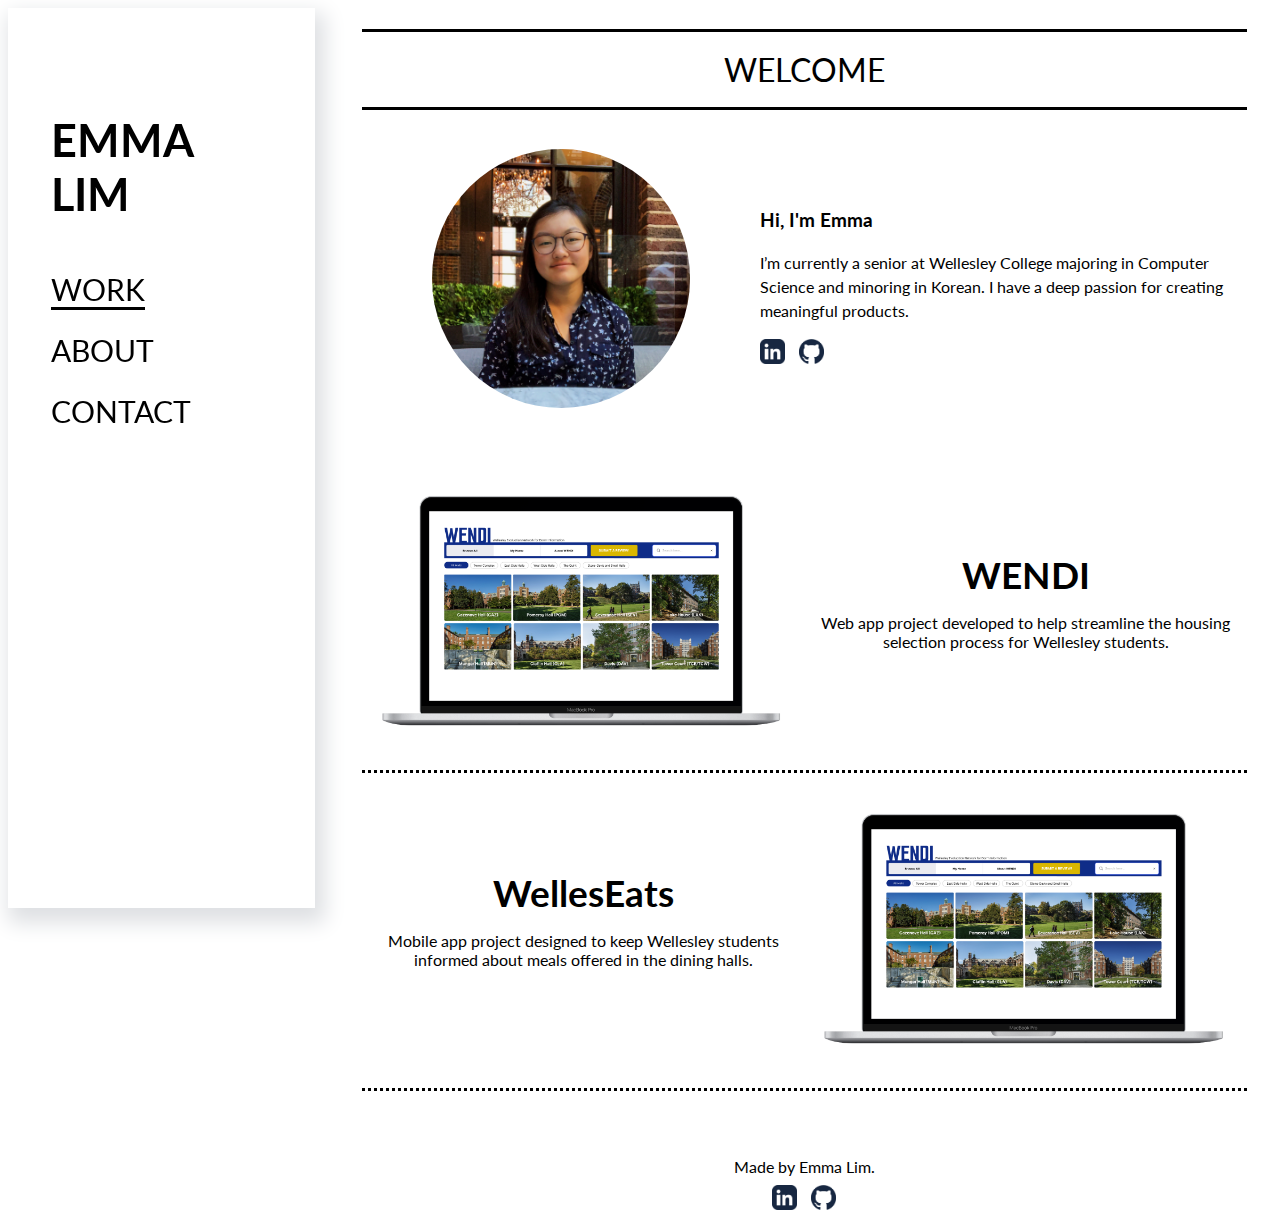
==== commit 71ad1ec9: "layout of project pages + minimal description" ====
--- a/index.html
+++ b/index.html
@@ -4,7 +4,7 @@
         <meta charset="utf-8">
         <meta name="viewport" content="width=device-width, initial-scale=1">
         <link href="css/style.css" rel="stylesheet">  
-        <link rel="icon" type="image/x-icon" href="images/favicon.png">
+        <link rel="icon" type="image/x-icon" href="images/websiteLogo.png">
         <link href="https://fonts.googleapis.com/css2?family=Lato:wght@400;700&display=swap" rel="stylesheet">
 
         <title>EMMA LIM</title>
@@ -88,7 +88,7 @@
                 </div>
                 
                 <div class="thumbnail" id="projPicDesktop" style="float: left;">
-                    <a href="lidartours.html">
+                    <a href="welleseats.html">
                         <img id="gallery" src="images/work/wendi/wendiPic2Large.png" alt="WENDI screen displayed on Macbook">
                     </a>
                 </div>
--- a/css/style.css
+++ b/css/style.css
@@ -70,12 +70,22 @@
     padding-top: 2%;
     border-bottom: solid;
     border-top: solid;
+    font-size:2em;
+}
+
+h2{
+    font-weight: bold;
+    font-size: 2.5em;
+    margin-top:0;
+    padding-top: 5%;
 }
 
 h4{
-    font-size: 1.15em;
+    font-size: 1.5em;
     margin-bottom: 0.2em;
     margin-top: 0;
+    font-family:"Oswald","Helvetica",sans-serif;
+    font-weight:500;
 }
 
 #textLink{
@@ -312,7 +322,8 @@
 
 
 .develop{
-    padding-bottom: 2%;
+    margin-bottom: 2%;
+    padding-bottom:2%;
 }
 
 
@@ -327,6 +338,22 @@
     padding-left: 2%;
 }
 
+/*CSS for project description box*/
+.projDesc{
+    display:flex;
+    margin-bottom:5%;
+}
+.projDesc p{
+    margin:0;
+}
+
+.projDescCol{
+    width:33%; 
+    display:inline-block;
+    padding-right:10%;
+}
+
+
 /*tried to change the work gallery image on hover, this isn't working though*/
 #testBlock{
     background-image: url("/images/work/VR/gallery_VR_0") no-repeat;
@@ -338,6 +365,15 @@
 
 li{
     margin-bottom: 1%;;
+}
+
+#viewImage {
+        width: 100%;
+    }
+
+.workHeading{
+    color:#74A12E;
+    font-family:"Oswald","Helvetica",sans-serif;
 }
 
 /*FOOTER-----------------------------------------------------------------------*/
@@ -351,7 +387,7 @@
 
 .footer{
     text-align: center;
-    margin-top: 2%;
+    padding-top: 2em;
     margin-bottom: 5%;
 }
 
@@ -457,7 +493,7 @@
     }
     
     #projCard img {
-        max-width: 80%;
+        max-width: 100%;
     }
     
     
@@ -494,6 +530,8 @@
         height: 225px;
     }
     
+
+    
 }
 
 @media screen and (max-width: 600px) {
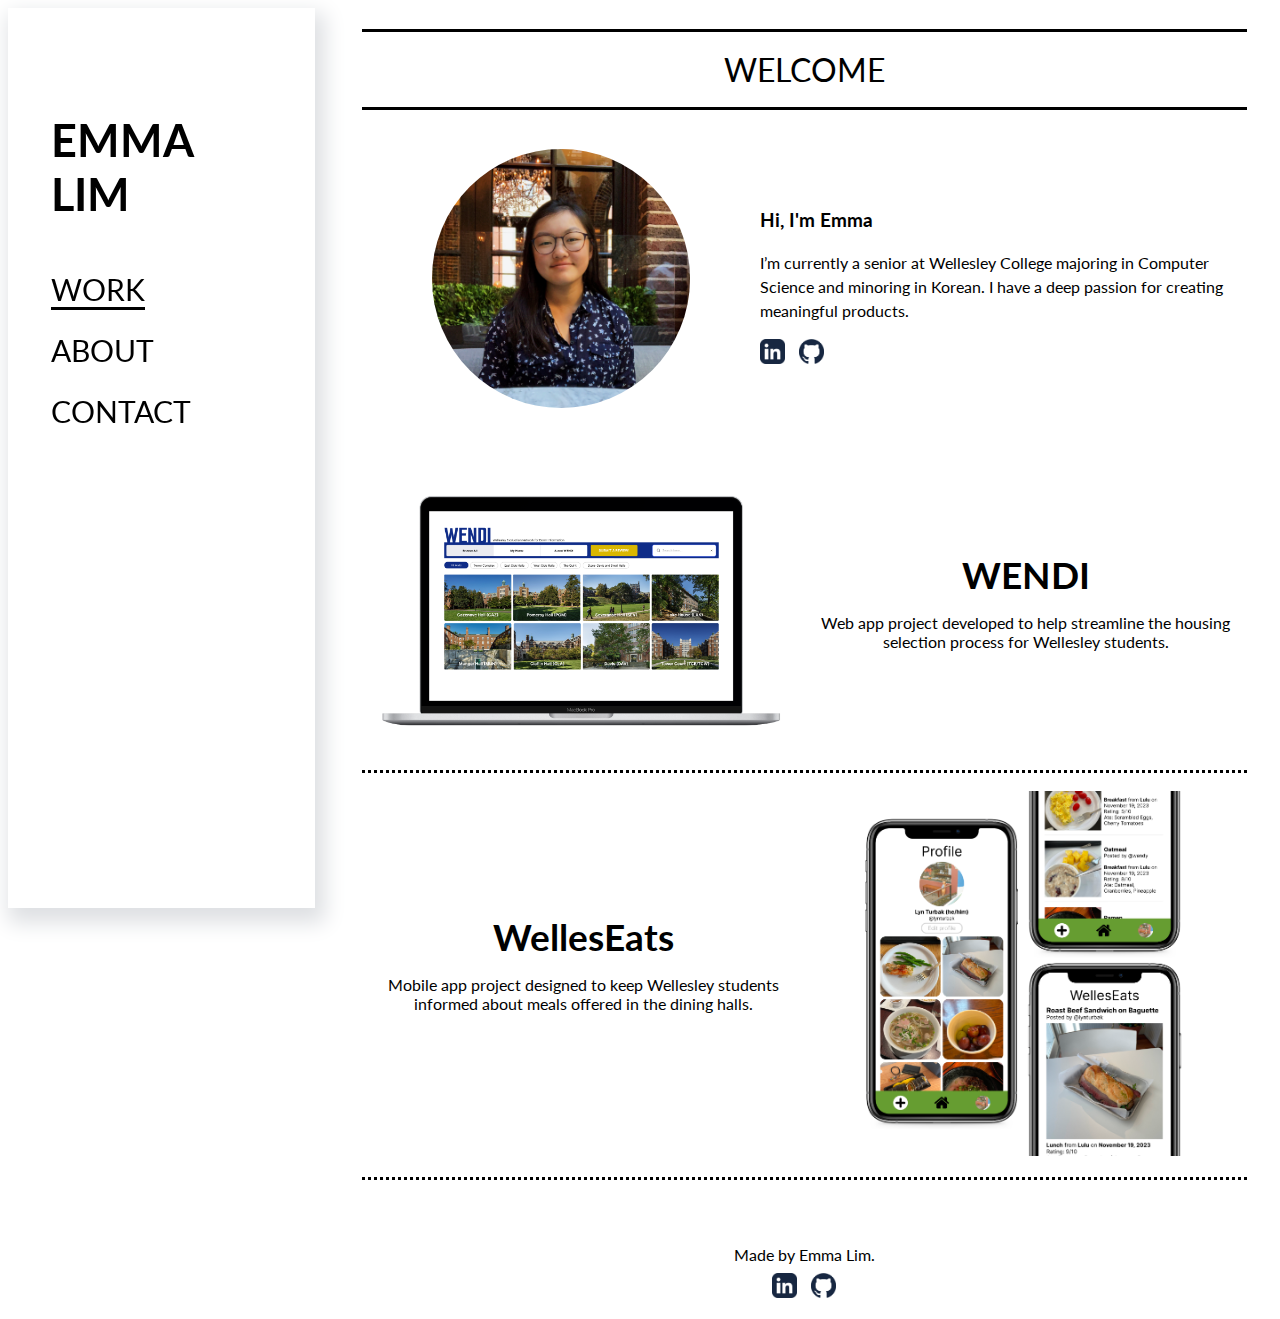
==== commit 40167a7a: "welleseats images + minor text additions" ====
--- a/index.html
+++ b/index.html
@@ -78,7 +78,7 @@
             <div class="flex-container" id="projCard">
                 <div class="thumbnail" id="projPicMobile" style="float: left;">
                     <a href="welleseats.html">                       
-                        <img id="gallery" src="images/work/wendi/wendiPic2Large.png" alt="WENDI screen displayed on Macbook">
+                        <img id="gallery" src="images/work/welleseats/welleseats0.png" alt="WENDI screen displayed on Macbook">
                     </a>
                 </div>
                 
@@ -89,7 +89,7 @@
                 
                 <div class="thumbnail" id="projPicDesktop" style="float: left;">
                     <a href="welleseats.html">
-                        <img id="gallery" src="images/work/wendi/wendiPic2Large.png" alt="WENDI screen displayed on Macbook">
+                        <img id="gallery" src="images/work/welleseats/welleseats0.png" alt="WENDI screen displayed on Macbook">
                     </a>
                 </div>
             </div>
--- a/css/style.css
+++ b/css/style.css
@@ -368,8 +368,8 @@
 }
 
 #viewImage {
-        width: 100%;
-    }
+    width: 100%;
+}
 
 .workHeading{
     color:#74A12E;
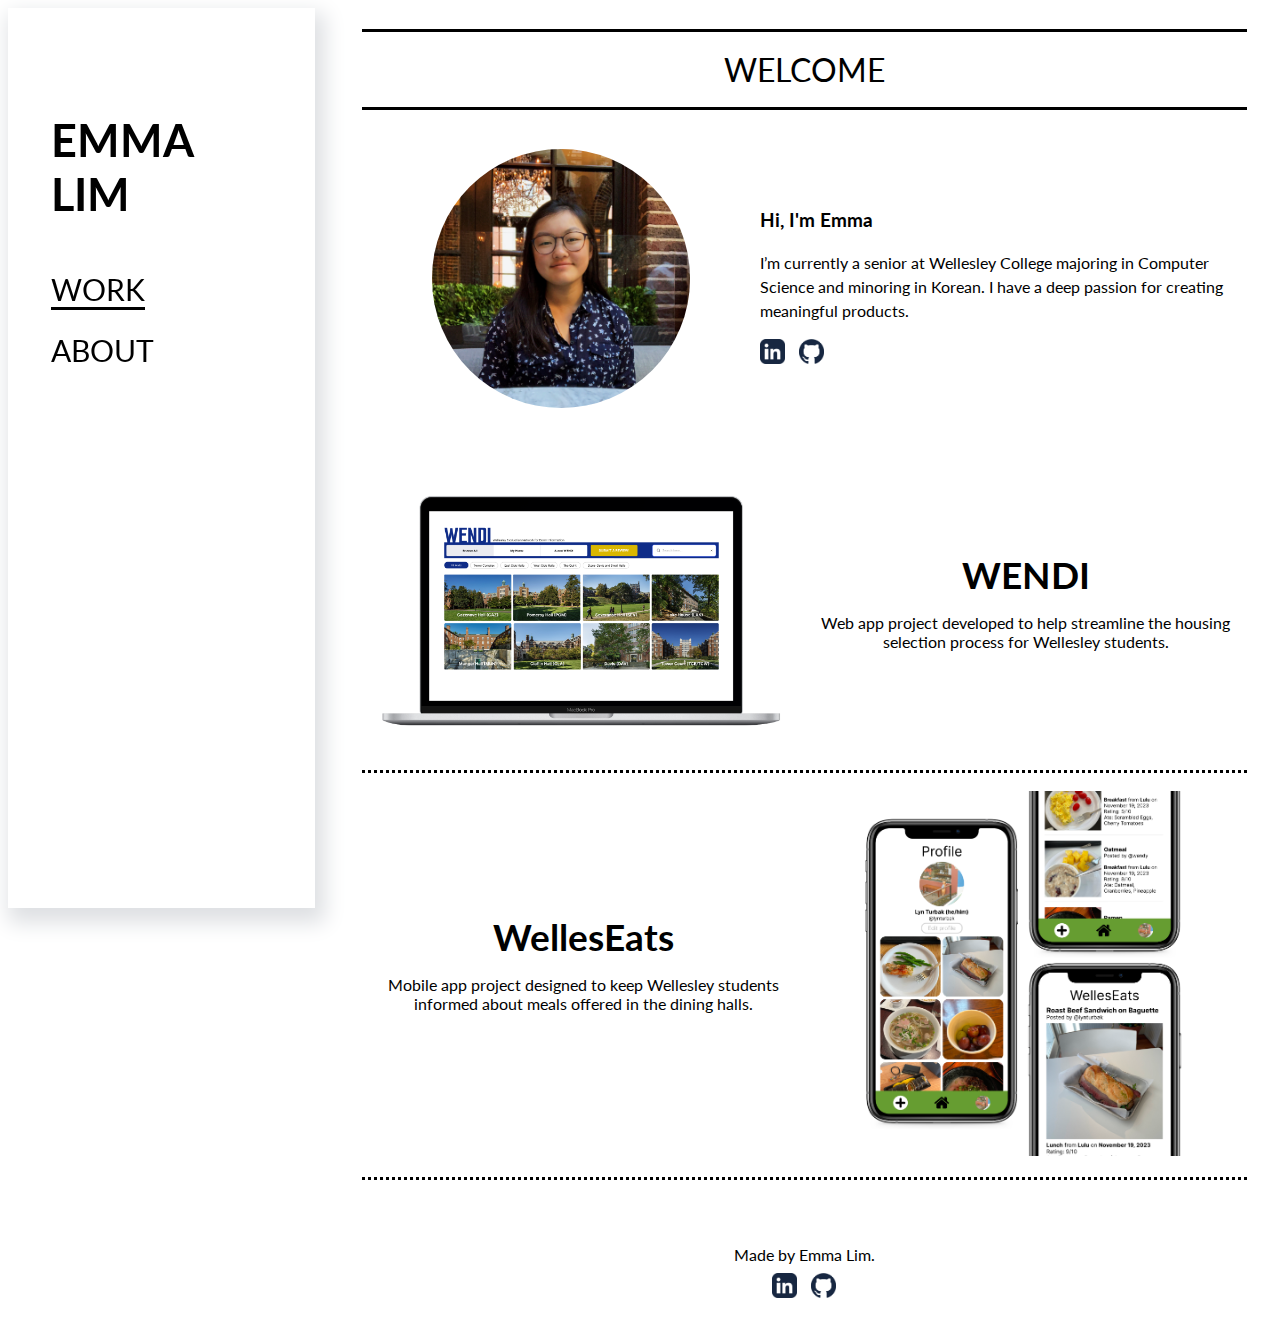
==== commit ddf8fac1: "remove contact link in nav bars" ====
--- a/index.html
+++ b/index.html
@@ -22,8 +22,6 @@
                         <div id="dropdownMenu">
                             <div id="menuItem"><a id="dropdownContent" href="index.html" style="text-decoration:underline;">WORK</a></div>
                             <div id="menuItem"><a id="dropdownContent" href="about.html">ABOUT</a></div>
-                            <div id="menuItem">
-                            <a id="dropdownContent" href="https://www.linkedin.com/in/lim-emma">CONTACT</a></div>
                         </div>
                     </div>
                 </div>
@@ -31,7 +29,6 @@
                 <div id="navItems">
                     <div id="page"><a href="index.html" style="border-bottom: solid;">WORK</a></div>
                     <div id="page"><a href="about.html">ABOUT</a></div>
-                    <div id="page"><a href="https://www.linkedin.com/in/lim-emma">CONTACT</a></div>
                 </div>
                 
             </div>   
